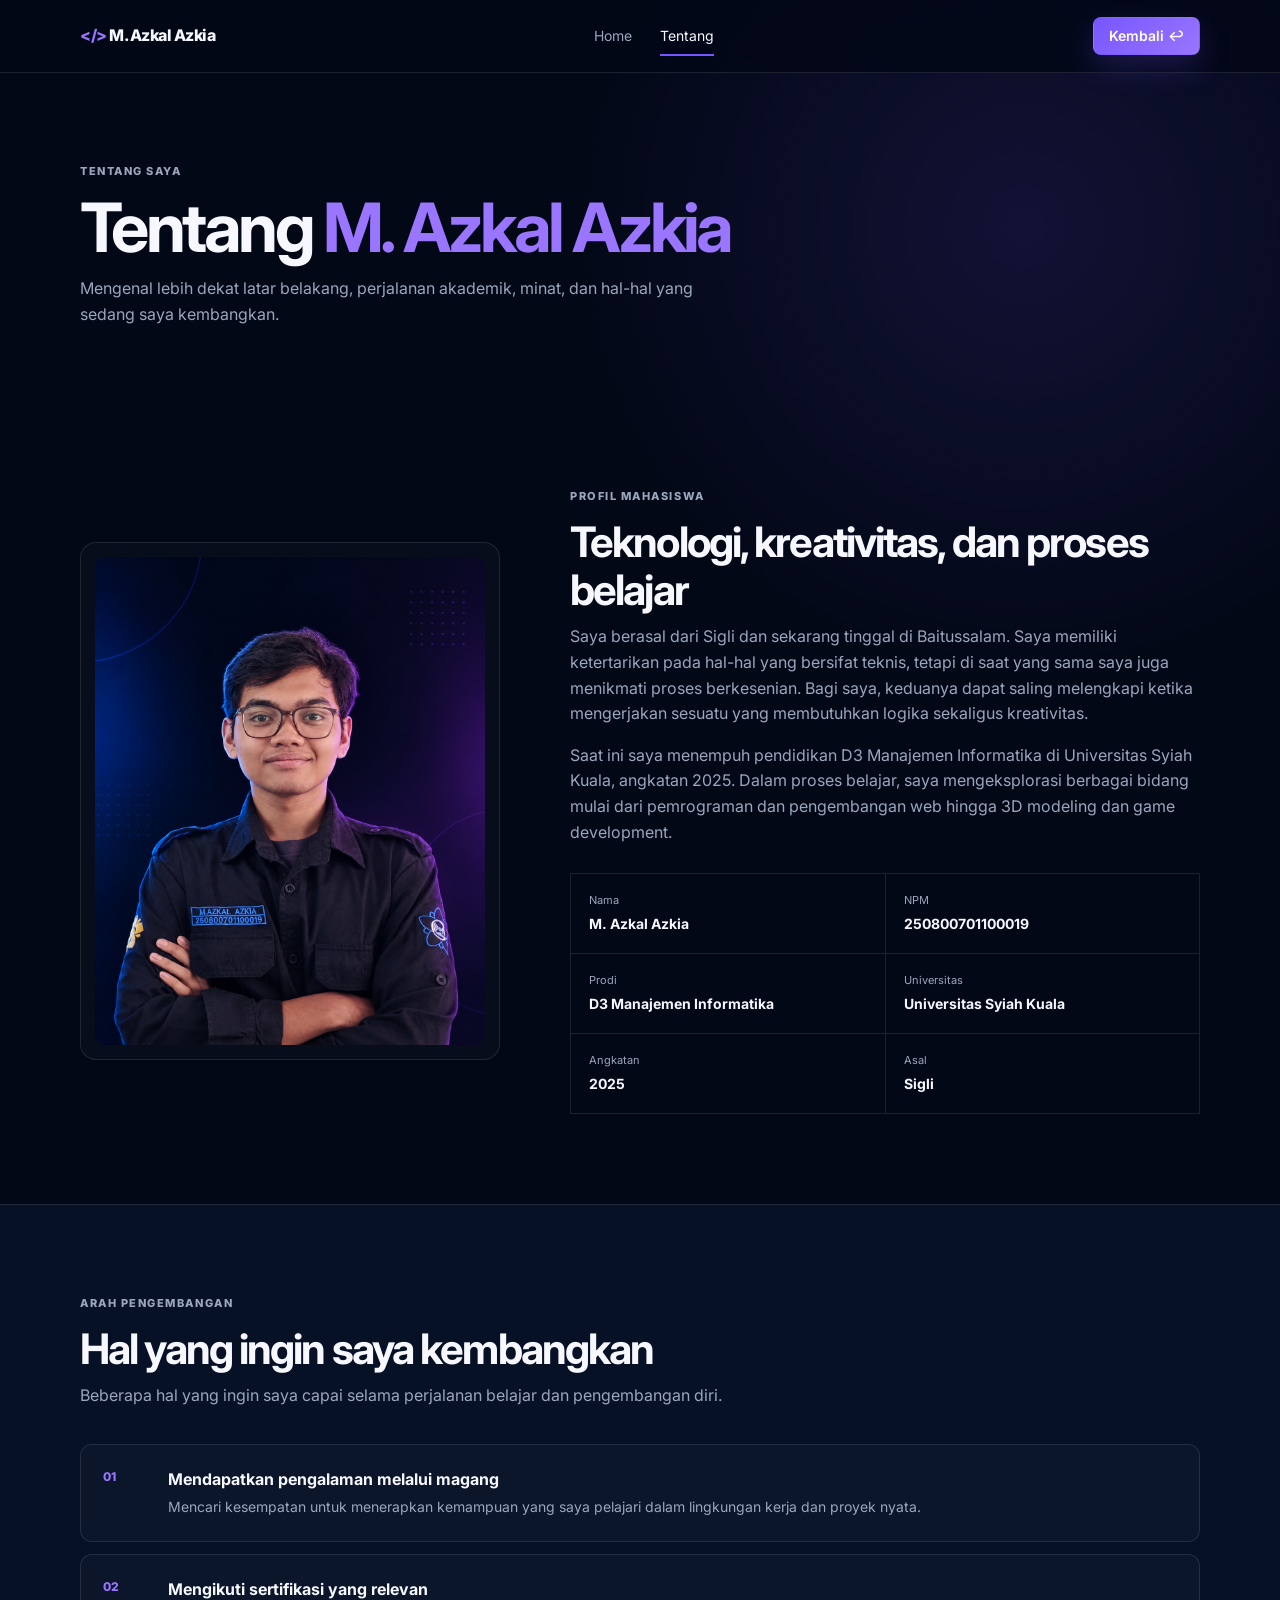
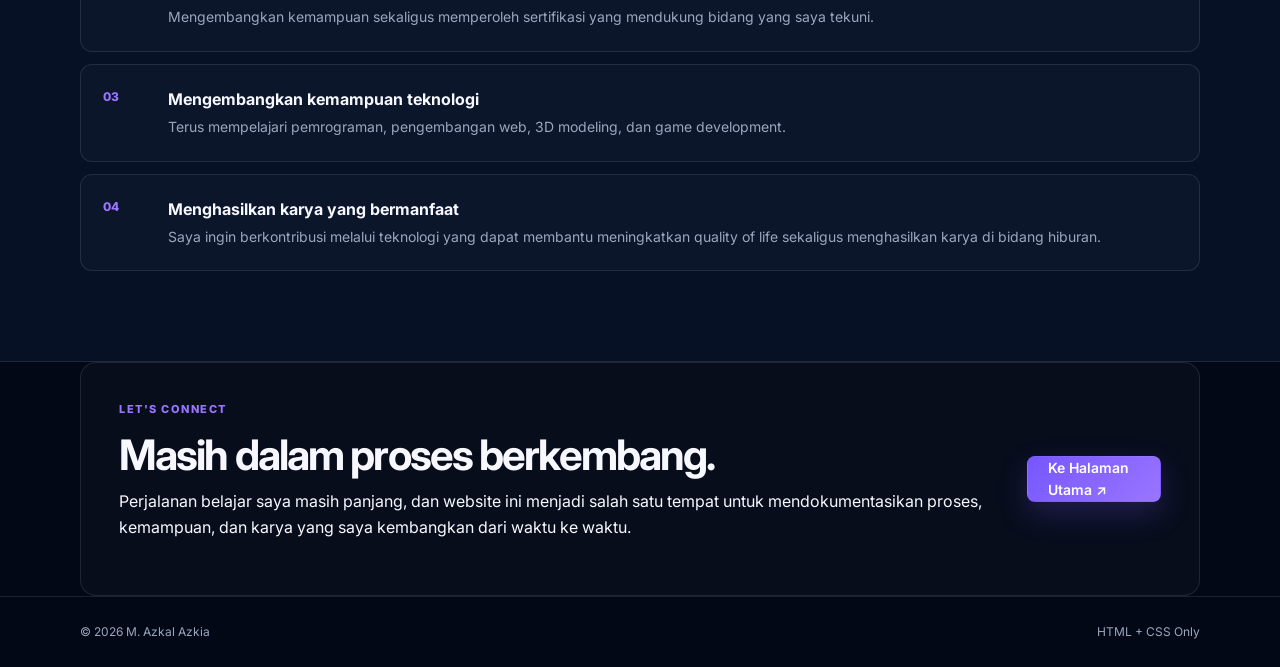
==== about.html @ df35be71 "Initial commit" ====
<!DOCTYPE html>
<html lang="id">
<head>
  <meta charset="UTF-8">
  <meta name="viewport" content="width=device-width, initial-scale=1.0">
  <title>Tentang | M. Azkal Azkia</title>
  <link rel="stylesheet" href="style.css">
</head>
<body>
  <header class="site-header">
    <div class="container nav-wrap">
      <a class="brand" href="index.html"><span>&lt;/&gt;</span> M. Azkal Azkia</a>
      <nav aria-label="Navigasi utama">
        <a href="index.html">Home</a>
        <a class="active" href="about.html">Tentang</a>
      </nav>
      <a class="btn btn-small" href="index.html">Kembali ↩</a>
    </div>
  </header>

  <main>
    <section class="page-hero container">
      <p class="eyebrow">TENTANG SAYA</p>
      <h1>Tentang <span>M. Azkal Azkia</span></h1>
      <p>
        Mengenal lebih dekat latar belakang, perjalanan akademik, minat,
        dan hal-hal yang sedang saya kembangkan.
      </p>
    </section>

    <section class="section container profile-grid">
      <div class="portrait-card">
        <img src="assets/tentangsaya.png" alt="Foto M. Azkal Azkia">
      </div>

      <div class="profile-content">
        <p class="eyebrow">PROFIL MAHASISWA</p>
        <h2>Teknologi, kreativitas, dan proses belajar</h2>

        <p>
          Saya berasal dari Sigli dan sekarang tinggal di Baitussalam. Saya memiliki
          ketertarikan pada hal-hal yang bersifat teknis, tetapi di saat yang sama
          saya juga menikmati proses berkesenian. Bagi saya, keduanya dapat saling
          melengkapi ketika mengerjakan sesuatu yang membutuhkan logika sekaligus
          kreativitas.
        </p>

        <p>
          Saat ini saya menempuh pendidikan D3 Manajemen Informatika di Universitas
          Syiah Kuala, angkatan 2025. Dalam proses belajar, saya mengeksplorasi
          berbagai bidang mulai dari pemrograman dan pengembangan web hingga
          3D modeling dan game development.
        </p>


        <div class="info-grid">
          <div><small>Nama</small><strong>M. Azkal Azkia</strong></div>
          <div><small>NPM</small><strong>250800701100019</strong></div>
          <div><small>Prodi</small><strong>D3 Manajemen Informatika</strong></div>
          <div><small>Universitas</small><strong>Universitas Syiah Kuala</strong></div>
          <div><small>Angkatan</small><strong>2025</strong></div>
          <div><small>Asal</small><strong>Sigli</strong></div>
        </div>

    </section>

    <section class="section section-alt">
      <div class="container">
        <div class="section-heading">
          <p class="eyebrow">ARAH PENGEMBANGAN</p>
          <h2>Hal yang ingin saya kembangkan</h2>
          <p>
            Beberapa hal yang ingin saya capai selama perjalanan belajar dan
            pengembangan diri.
          </p>
        </div>

        <ol class="goal-list">
          <li>
            <span>01</span>
            <div>
              <strong>Mendapatkan pengalaman melalui magang</strong>
              <p>
                Mencari kesempatan untuk menerapkan kemampuan yang saya pelajari
                dalam lingkungan kerja dan proyek nyata.
              </p>
            </div>
          </li>

          <li>
            <span>02</span>
            <div>
              <strong>Mengikuti sertifikasi yang relevan</strong>
              <p>
                Mengembangkan kemampuan sekaligus memperoleh sertifikasi yang
                mendukung bidang yang saya tekuni.
              </p>
            </div>
          </li>

          <li>
            <span>03</span>
            <div>
              <strong>Mengembangkan kemampuan teknologi</strong>
              <p>
                Terus mempelajari pemrograman, pengembangan web, 3D modeling,
                dan game development.
              </p>
            </div>
          </li>

          <li>
            <span>04</span>
            <div>
              <strong>Menghasilkan karya yang bermanfaat</strong>
              <p>
                Saya ingin berkontribusi melalui teknologi yang dapat membantu
                meningkatkan quality of life sekaligus menghasilkan karya
                di bidang hiburan.
              </p>
            </div>
          </li>
        </ol>

      </div>
    </section>

    <section class="section container contact-box">
      <div>
        <p class="eyebrow">LET'S CONNECT</p>
        <h2>Masih dalam proses berkembang.</h2>
        <p>
          Perjalanan belajar saya masih panjang, dan website ini menjadi salah satu
          tempat untuk mendokumentasikan proses, kemampuan, dan karya yang saya
          kembangkan dari waktu ke waktu.
        </p>
      </div>
      <a class="btn" href="index.html">Ke Halaman Utama ↗</a>
    </section>
  </main>

  <footer class="footer">
    <div class="container footer-inner">
      <span>© 2026 M. Azkal Azkia</span>
      <span>HTML + CSS Only</span>
    </div>
  </footer>
</body>
</html>
---- style.css ----
@import url('https://fonts.googleapis.com/css2?family=Inter:wght@400;500;600;700;800&display=swap');

:root {
  --bg: #030817;
  --bg-soft: #071126;
  --card: #0a1429;
  --line: rgba(255,255,255,.10);
  --text: #f7f8ff;
  --muted: #9aa6bd;
  --accent: #7657ff;
  --accent-2: #9a75ff;
  --shadow: 0 24px 70px rgba(0,0,0,.35);
}

* { box-sizing: border-box; }

html { scroll-behavior: smooth; }

body {
  margin: 0;
  color: var(--text);
  background:
    radial-gradient(circle at 80% 10%, rgba(118,87,255,.13), transparent 28rem),
    var(--bg);
  font-family: 'Inter', system-ui, sans-serif;
  line-height: 1.6;
}

a { color: inherit; text-decoration: none; }

.container {
  width: min(1120px, calc(100% - 40px));
  margin-inline: auto;
}

.site-header {
  border-bottom: 1px solid var(--line);
  background: rgba(3,8,23,.84);
  backdrop-filter: blur(12px);
}

.nav-wrap {
  min-height: 72px;
  display: flex;
  align-items: center;
  justify-content: space-between;
  gap: 24px;
}

.brand {
  font-weight: 800;
  letter-spacing: -.03em;
}

.brand span, h1 span, .eyebrow { color: var(--accent-2); }

nav {
  display: flex;
  align-items: center;
  gap: 28px;
}

nav a {
  position: relative;
  color: var(--muted);
  font-size: 14px;
  padding: 25px 0;
}

nav a:hover, nav a.active { color: var(--text); }

nav a.active::after {
  content: "";
  position: absolute;
  left: 0;
  right: 0;
  bottom: 16px;
  height: 2px;
  background: var(--accent);
}

.btn {
  display: inline-flex;
  align-items: center;
  justify-content: center;
  min-height: 46px;
  padding: 0 20px;
  border-radius: 8px;
  border: 1px solid transparent;
  background: linear-gradient(135deg, var(--accent), var(--accent-2));
  color: white;
  font-weight: 600;
  font-size: 14px;
  box-shadow: 0 12px 30px rgba(118,87,255,.22);
  transition: transform .2s ease, filter .2s ease;
}

.btn:hover { transform: translateY(-2px); filter: brightness(1.08); }

.btn-small { min-height: 38px; padding-inline: 15px; }

.btn-outline {
  background: transparent;
  border-color: rgba(255,255,255,.35);
  box-shadow: none;
}

.hero {
  min-height: 650px;
  display: grid;
  grid-template-columns: 1.03fr .97fr;
  align-items: center;
  gap: 60px;
  padding-block: 70px;
}

.eyebrow {
  margin: 0 0 12px;
  font-size: 11px;
  font-weight: 800;
  letter-spacing: .14em;
}

h1, h2, p { margin-top: 0; }

.hero h1 {
  margin-bottom: 6px;
  font-size: clamp(42px, 6vw, 70px);
  line-height: 1.05;
  letter-spacing: -.055em;
}

.hero h2 {
  margin-bottom: 20px;
  font-size: clamp(24px, 3vw, 36px);
  line-height: 1.2;
  letter-spacing: -.04em;
}

.lead, .page-hero > p, .section-heading > p, .profile-content > p {
  color: var(--muted);
  max-width: 650px;
}

.hero-actions {
  display: flex;
  flex-wrap: wrap;
  gap: 12px;
  margin: 30px 0;
}

.tech-row {
  display: flex;
  flex-wrap: wrap;
  gap: 10px;
}

.tech-row span {
  padding: 7px 10px;
  border: 1px solid var(--line);
  border-radius: 999px;
  color: #cbd4e5;
  font-size: 12px;
  background: rgba(255,255,255,.025);
}

.hero-visual {
  min-height: 480px;
  position: relative;
  display: grid;
  place-items: center;
}

.glow {
  position: absolute;
  width: 300px;
  height: 300px;
  border-radius: 50%;
  background: linear-gradient(135deg, #6d42ff, #2c66ff);
  opacity: .5;
  filter: blur(1px);
}

.profile-photo {
  position: relative;
  z-index: 2;
  width: min(700px, 72%);
  aspect-ratio: 4/5;
  object-fit: cover;
  object-position: center;
  /* border-radius: 170px 170px 24px 24px;
  border: 5px solid rgba(255,255,255,.08); */
  /* box-shadow: var(--shadow); */
}

.code-card {
  position: absolute;
  z-index: 3;
  right: 0;
  bottom: 60px;
  width: 220px;
  padding: 15px;
  border: 1px solid var(--line);
  border-radius: 10px;
  background: rgba(6,13,29,.92);
  box-shadow: var(--shadow);
}

.dots { display: flex; gap: 5px; margin-bottom: 12px; }
.dots i { width: 6px; height: 6px; border-radius: 50%; background: #69758c; }

.code-card code {
  color: #b8c3d8;
  font-size: 10px;
  line-height: 1.8;
}

.stats-section {
  border-block: 1px solid var(--line);
  background: rgba(255,255,255,.018);
}

.stats {
  display: grid;
  grid-template-columns: repeat(4, 1fr);
}

.stat {
  padding: 28px;
  border-right: 1px solid var(--line);
}

.stat:last-child { border-right: 0; }

.stat strong {
  display: block;
  font-size: 28px;
  color: white;
}

.stat span { color: var(--muted); font-size: 13px; }

.section { padding-block: 90px; }

.section-heading { margin-bottom: 35px; }

.section-heading h2, .profile-content h2, .contact-box h2 {
  margin-bottom: 10px;
  font-size: clamp(28px, 4vw, 42px);
  line-height: 1.15;
  letter-spacing: -.045em;
}

.table-card, .portrait-card, .contact-box {
  border: 1px solid var(--line);
  background: rgba(255,255,255,.025);
  border-radius: 16px;
  overflow: hidden;
}

table {
  width: 100%;
  border-collapse: collapse;
}

th, td {
  text-align: left;
  padding: 17px 20px;
  border-bottom: 1px solid var(--line);
}

th {
  background: rgba(118,87,255,.12);
  color: #d9d1ff;
  font-size: 13px;
}

td { color: #c5cede; }

tr:last-child td { border-bottom: 0; }

.section-alt {
  background: var(--bg-soft);
  border-block: 1px solid var(--line);
}

.two-col {
  display: grid;
  grid-template-columns: 1fr 1fr;
  gap: 70px;
  align-items: start;
}

.two-col h2 { font-size: 40px; line-height: 1.15; letter-spacing: -.045em; }

.skill-list, .goal-list {
  margin: 0;
  padding: 0;
  list-style: none;
}

.skill-list li {
  padding: 17px 0;
  border-bottom: 1px solid var(--line);
  color: #d6ddec;
}

.skill-list span, .goal-list > li > span {
  color: var(--accent-2);
  font-size: 12px;
  font-weight: 800;
  margin-right: 14px;
}

.footer {
  border-top: 1px solid var(--line);
  color: var(--muted);
  font-size: 12px;
}

.footer-inner {
  min-height: 70px;
  display: flex;
  align-items: center;
  justify-content: space-between;
  gap: 20px;
}

.page-hero {
  padding-block: 90px 55px;
}

.page-hero h1 {
  margin-bottom: 15px;
  font-size: clamp(42px, 6vw, 68px);
  line-height: 1;
  letter-spacing: -.055em;
}

.profile-grid {
  display: grid;
  grid-template-columns: .8fr 1.2fr;
  gap: 70px;
  align-items: center;
}

.portrait-card { padding: 14px; }

.portrait-card img {
  display: block;
  width: 100%;
  aspect-ratio: 4/5;
  object-fit: cover;
  border-radius: 10px;
}

.info-grid {
  display: grid;
  grid-template-columns: 1fr 1fr;
  margin-top: 28px;
  border-top: 1px solid var(--line);
  border-left: 1px solid var(--line);
}

.info-grid div {
  padding: 18px;
  border-right: 1px solid var(--line);
  border-bottom: 1px solid var(--line);
}

.info-grid small, .info-grid strong { display: block; }
.info-grid small { color: var(--muted); font-size: 11px; margin-bottom: 3px; }
.info-grid strong { font-size: 14px; }

.goal-list {
  display: grid;
  gap: 12px;
}

.goal-list > li {
  display: grid;
  grid-template-columns: 55px 1fr;
  gap: 10px;
  padding: 22px;
  border: 1px solid var(--line);
  border-radius: 12px;
  background: rgba(255,255,255,.025);
}

.goal-list p { margin: 4px 0 0; color: var(--muted); font-size: 14px; }

.contact-box {
  padding: 38px;
  display: flex;
  align-items: center;
  justify-content: space-between;
  gap: 30px;
}

@media (max-width: 850px) {
  .hero, .two-col, .profile-grid {
    grid-template-columns: 1fr;
  }

  .hero { padding-block: 55px; }

  .hero-visual {
    min-height: 420px;
    order: -1;
  }

  .stats { grid-template-columns: 1fr 1fr; }

  .stat:nth-child(2) { border-right: 0; }
  .stat:nth-child(-n+2) { border-bottom: 1px solid var(--line); }

  .profile-grid { gap: 35px; }

  .contact-box { flex-direction: column; align-items: flex-start; }
}

@media (max-width: 620px) {
  .container { width: min(100% - 28px, 1120px); }

  .nav-wrap { min-height: 64px; }
  .nav-wrap .btn { display: none; }

  nav { gap: 17px; }
  nav a { font-size: 12px; padding: 22px 0; }
  nav a.active::after { bottom: 13px; }

  .hero h1 { font-size: 44px; }
  .hero h2 { font-size: 25px; }

  .hero-visual { min-height: 360px; }
  .glow { width: 290px; height: 290px; }
  .profile-photo { width: 245px; }
  .code-card { right: 0; bottom: 15px; width: 185px; }

  .stats { grid-template-columns: 1fr 1fr; }
  .stat { padding: 20px 15px; }

  th, td { padding: 13px 12px; font-size: 13px; }

  .section { padding-block: 65px; }
  .two-col h2 { font-size: 32px; }

  .info-grid { grid-template-columns: 1fr; }

  .footer-inner { padding-block: 18px; flex-direction: column; align-items: flex-start; }
}

.skill {
  color: #69758c;
}
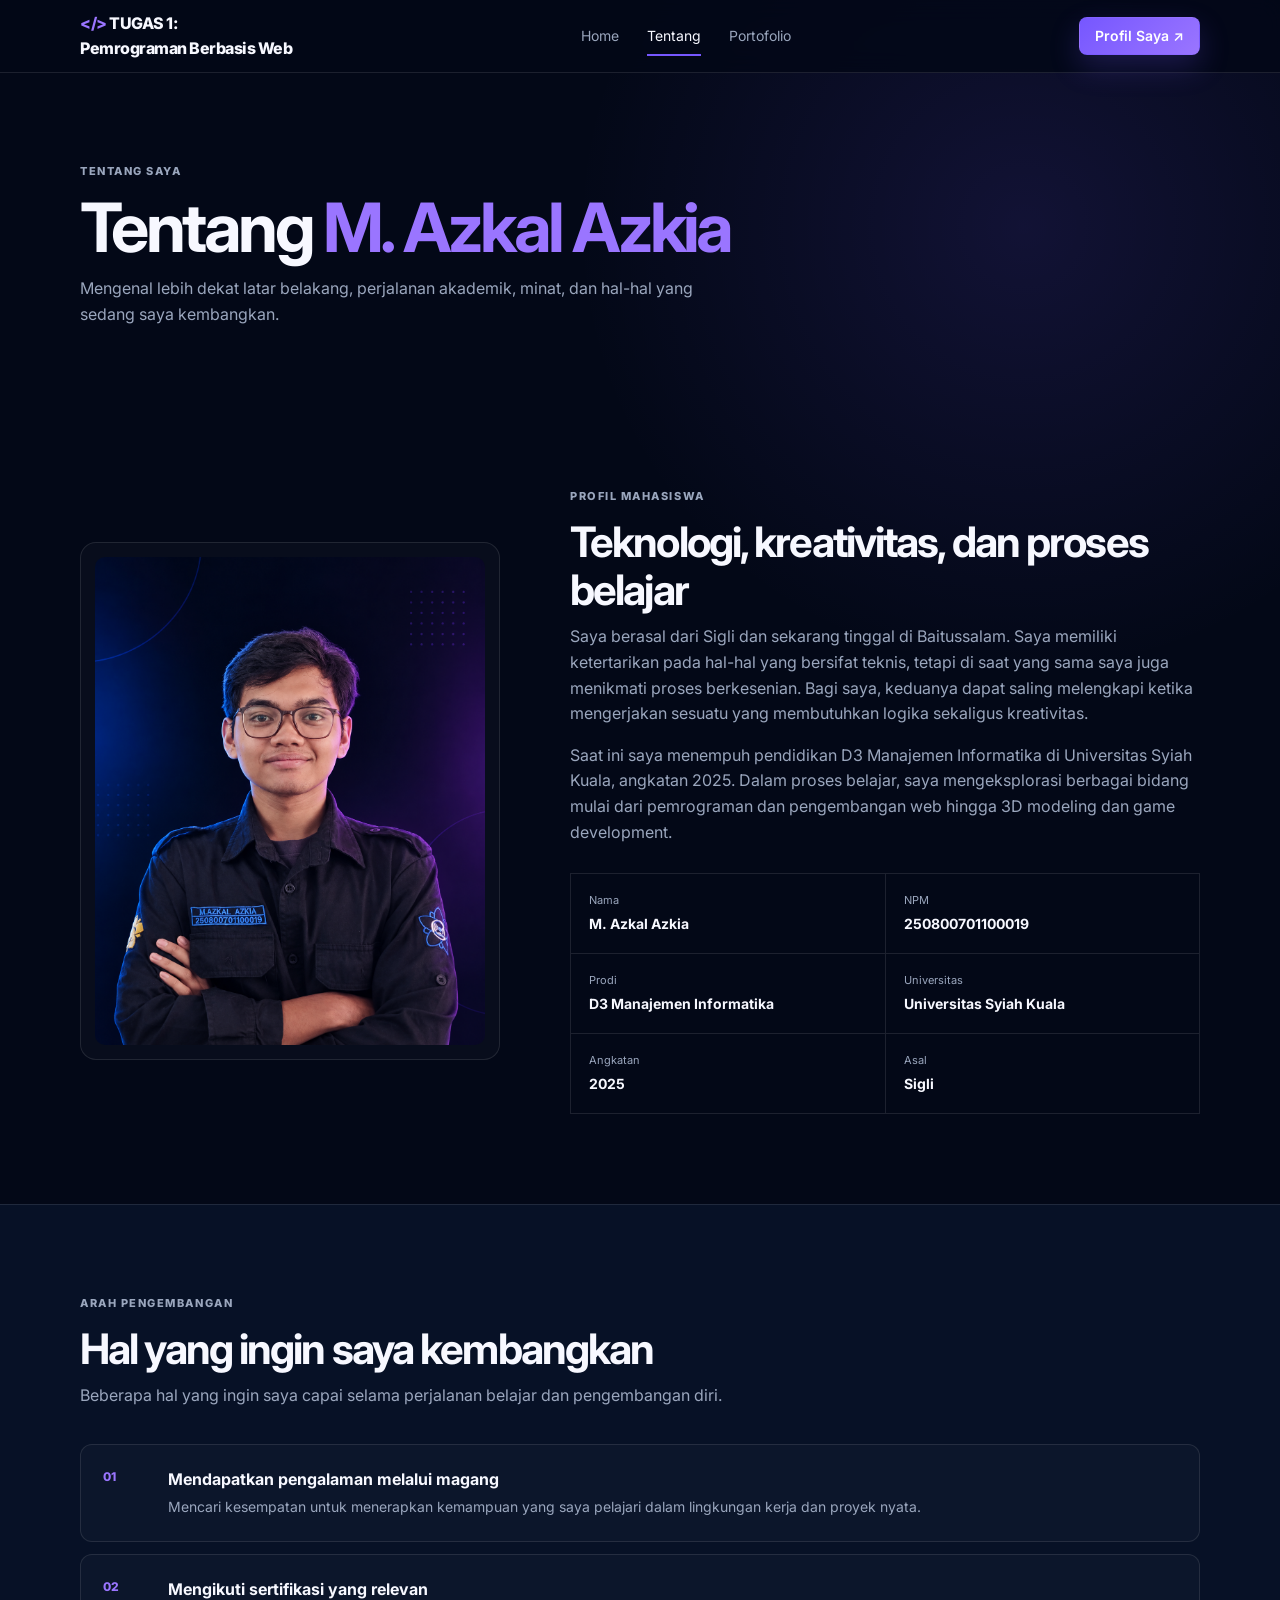
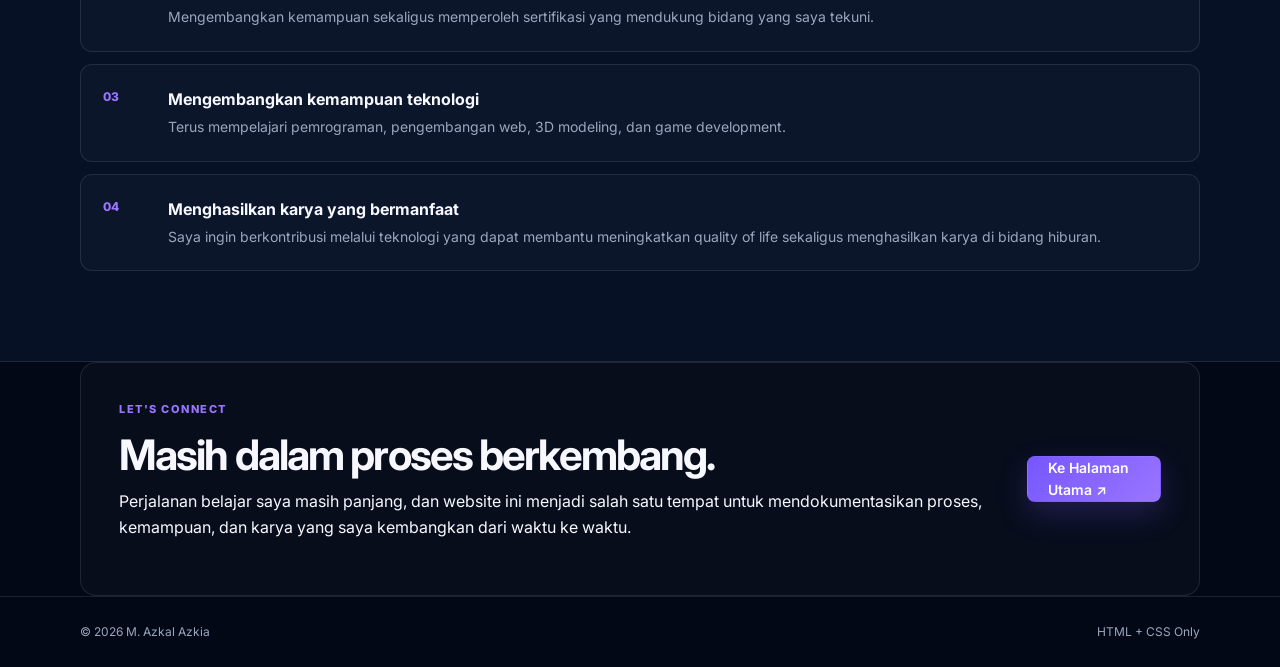
==== commit a8f81d0d: "Update profil dan portfolio" ====
--- a/about.html
+++ b/about.html
@@ -9,12 +9,13 @@
 <body>
   <header class="site-header">
     <div class="container nav-wrap">
-      <a class="brand" href="index.html"><span>&lt;/&gt;</span> M. Azkal Azkia</a>
+      <a class="brand" href="index.html"><span>&lt;/&gt;</span> TUGAS 1:<br>Pemrograman Berbasis Web</a>
       <nav aria-label="Navigasi utama">
         <a href="index.html">Home</a>
         <a class="active" href="about.html">Tentang</a>
+        <a href="portofolio.html">Portofolio</a>
       </nav>
-      <a class="btn btn-small" href="index.html">Kembali ↩</a>
+      <a class="btn btn-small" href="about.html">Profil Saya ↗</a>
     </div>
   </header>
 
--- a/style.css
+++ b/style.css
@@ -450,6 +450,297 @@
   .footer-inner { padding-block: 18px; flex-direction: column; align-items: flex-start; }
 }
 
-.skill {
-  color: #69758c;
+/* portofolio /*
+
+/* =========================
+   PORTFOLIO PAGE
+   ========================= */
+
+.portfolio-hero {
+  padding-block: 90px 55px;
+}
+
+.portfolio-hero h1 {
+  margin-bottom: 15px;
+  font-size: clamp(42px, 6vw, 68px);
+  line-height: 1;
+  letter-spacing: -.055em;
+}
+
+.portfolio-hero h1 span {
+  color: var(--accent-2);
+}
+
+.portfolio-hero > p {
+  max-width: 650px;
+  color: var(--muted);
+  font-size: 16px;
+}
+
+.projects {
+  padding-block: 30px 90px;
+}
+
+.section-heading h2 {
+  margin-bottom: 10px;
+  font-size: clamp(28px, 4vw, 42px);
+  line-height: 1.15;
+  letter-spacing: -.045em;
+}
+
+.project-grid {
+  display: grid;
+  grid-template-columns: repeat(3, 1fr);
+  gap: 20px;
+}
+
+.project-card {
+  border: 1px solid var(--line);
+  border-radius: 16px;
+  overflow: hidden;
+  background: rgba(255,255,255,.025);
+  transition:
+    transform .25s ease,
+    border-color .25s ease,
+    box-shadow .25s ease;
+}
+
+.project-card:hover {
+  transform: translateY(-6px);
+  border-color: rgba(154,117,255,.45);
+  box-shadow: 0 20px 50px rgba(0,0,0,.25);
+}
+
+.project-image {
+  min-height: 210px;
+  display: grid;
+  place-items: center;
+  position: relative;
+  overflow: hidden;
+  background:
+    radial-gradient(circle at 25% 25%, rgba(154,117,255,.28), transparent 35%),
+    linear-gradient(135deg, #0d1833, #101d3f);
+  border-bottom: 1px solid var(--line);
+}
+
+.project-image {
+  height: 210px;
+  overflow: hidden;
+  background: #0d1833;
+  aspect-ratio: 16 / 9;
+  height: auto;
+  position: relative;
+  overflow: hidden;
+}
+
+.project-image img {
+  width: 100%;
+  height: 100%;
+  display: block;
+  object-fit: cover;
+}
+
+.project-image span {
+  position: relative;
+  z-index: 2;
+  color: #d9d1ff;
+  font-size: 11px;
+  font-weight: 800;
+  letter-spacing: .14em;
+}
+
+.project-content {
+  padding: 24px;
+}
+
+.project-number {
+  display: inline-block;
+  margin-bottom: 8px;
+  color: var(--accent-2);
+  font-size: 11px;
+  font-weight: 800;
+  letter-spacing: .12em;
+}
+
+.project-content h3 {
+  margin: 0 0 10px;
+  font-size: 21px;
+  letter-spacing: -.025em;
+}
+
+.project-content p {
+  margin: 0 0 18px;
+  color: var(--muted);
+  font-size: 14px;
+  line-height: 1.7;
+}
+
+.project-tech {
+  display: flex;
+  flex-wrap: wrap;
+  gap: 8px;
+}
+
+.project-tech span,
+.tech-list span {
+  padding: 7px 10px;
+  border: 1px solid var(--line);
+  border-radius: 999px;
+  background: rgba(255,255,255,.025);
+  color: #cbd4e5;
+  font-size: 11px;
+}
+
+.technologies {
+  padding-block: 80px;
+  background: var(--bg-soft);
+  border-block: 1px solid var(--line);
+}
+
+.technologies h2 {
+  margin-bottom: 25px;
+  font-size: clamp(28px, 4vw, 42px);
+  line-height: 1.15;
+  letter-spacing: -.045em;
+}
+
+.tech-list {
+  display: flex;
+  flex-wrap: wrap;
+  gap: 10px;
+}
+
+.tech-list span {
+  padding: 10px 14px;
+  font-size: 12px;
+}
+
+
+/* =========================
+   PORTFOLIO RESPONSIVE
+   ========================= */
+
+@media (max-width: 900px) {
+  .project-grid {
+    grid-template-columns: 1fr 1fr;
+  }
+}
+
+@media (max-width: 650px) {
+  .portfolio-hero {
+    padding-block: 65px 40px;
+  }
+
+  .projects {
+    padding-bottom: 65px;
+  }
+
+  .project-grid {
+    grid-template-columns: 1fr;
+  }
+
+  .project-image {
+    min-height: 190px;
+  }
+
+  .project-content {
+    padding: 20px;
+  }
+
+  .technologies {
+    padding-block: 60px;
+  }
+}
+
+/* =========================
+   QIOR-OS SLIDESHOW
+========================= */
+
+.qior-slideshow {
+    position: relative;
+    height: 210px;
+    overflow: hidden;
+    background: #0d1833;
+    border-bottom: 1px solid var(--line);
+}
+
+
+/* Semua gambar berada di tempat yang sama */
+
+.qior-slideshow img {
+    position: absolute;
+    inset: 0;
+
+    width: 100%;
+    height: 100%;
+    object-fit: contain;
+
+    display: block;
+
+    object-fit: cover;
+
+    opacity: 0;
+
+    animation: qiorSlideshow 15s infinite;
+
+    animation-play-state: paused;
+}
+
+
+/* Gambar pertama */
+
+.qior-slideshow img:nth-child(1) {
+    animation-delay: 0s;
+}
+
+
+/* Gambar kedua */
+
+.qior-slideshow img:nth-child(2) {
+    animation-delay: 3s;
+}
+
+
+/* Gambar ketiga */
+
+.qior-slideshow img:nth-child(3) {
+    animation-delay: 6s;
+}
+
+
+/* Gambar keempat */
+
+.qior-slideshow img:nth-child(4) {
+    animation-delay: 9s;
+}
+
+
+/* Gambar kelima */
+
+.qior-slideshow img:nth-child(5) {
+    animation-delay: 12s;
+}
+
+
+/* Jalankan slideshow ketika card di-hover */
+
+.project-card:hover .qior-slideshow img {
+    animation-play-state: running;
+}
+
+
+/* Animasi fade */
+
+@keyframes qiorSlideshow {
+
+    0%,
+    16% {
+        opacity: 1;
+    }
+
+    20%,
+    100% {
+        opacity: 0;
+    }
+
 }
